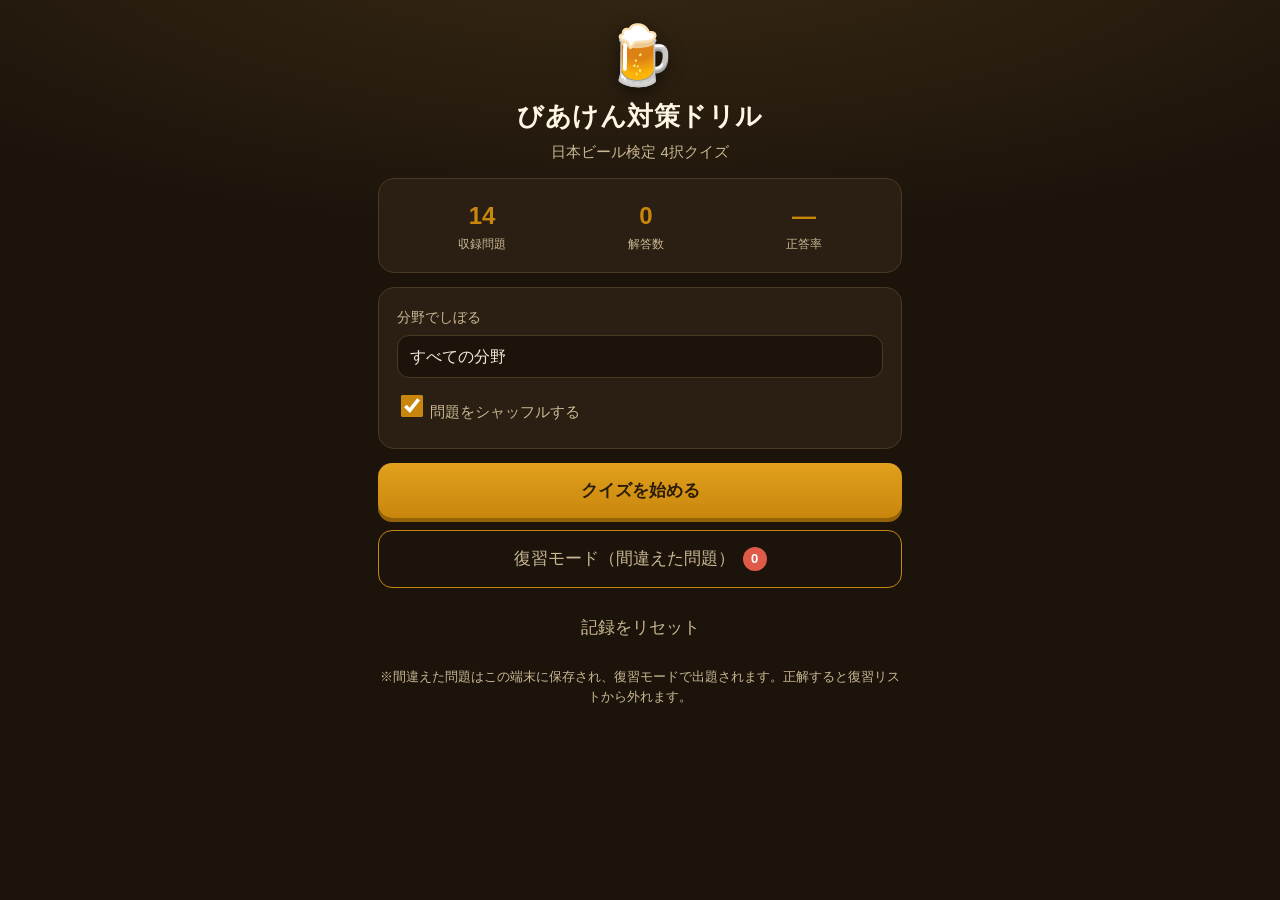
==== index.html @ 1328241d "Initial commit: びあけん対策ドリル PWA" ====
<!DOCTYPE html>
<html lang="ja">
<head>
  <meta charset="UTF-8" />
  <meta name="viewport" content="width=device-width, initial-scale=1.0, viewport-fit=cover, maximum-scale=1.0, user-scalable=no" />
  <title>びあけん対策ドリル</title>
  <meta name="description" content="日本ビール検定（びあけん）対策の4択クイズアプリ" />
  <meta name="theme-color" content="#7a4a12" />

  <!-- iPhone ホーム画面追加（フルスクリーン化） -->
  <meta name="apple-mobile-web-app-capable" content="yes" />
  <meta name="apple-mobile-web-app-status-bar-style" content="black-translucent" />
  <meta name="apple-mobile-web-app-title" content="びあけんドリル" />

  <link rel="manifest" href="manifest.webmanifest" />
  <!-- アイコン（インラインSVGデータURIで完結。別ファイル不要） -->
  <link rel="apple-touch-icon" href="icon-180.png" />
  <link rel="icon" href="data:image/svg+xml,%3Csvg xmlns='http://www.w3.org/2000/svg' viewBox='0 0 64 64'%3E%3Crect width='64' height='64' rx='14' fill='%23c8860d'/%3E%3Cpath d='M20 16h20l-2 30a6 6 0 0 1-6 6h-4a6 6 0 0 1-6-6z' fill='%23fff3d6'/%3E%3Crect x='20' y='16' width='20' height='7' rx='2' fill='%23fff'/%3E%3C/svg%3E" />

  <link rel="stylesheet" href="style.css" />
</head>
<body>
  <div id="app">

    <!-- ===== ホーム画面 ===== -->
    <section id="screen-home" class="screen active">
      <header class="hero">
        <div class="hero-mug">🍺</div>
        <h1>びあけん対策ドリル</h1>
        <p class="sub">日本ビール検定 4択クイズ</p>
      </header>

      <div class="stats card">
        <div class="stat">
          <span class="stat-num" id="home-total-q">–</span>
          <span class="stat-label">収録問題</span>
        </div>
        <div class="stat">
          <span class="stat-num" id="home-answered">–</span>
          <span class="stat-label">解答数</span>
        </div>
        <div class="stat">
          <span class="stat-num" id="home-rate">–</span>
          <span class="stat-label">正答率</span>
        </div>
      </div>

      <div class="filter card">
        <label for="cat-select">分野でしぼる</label>
        <select id="cat-select"></select>
        <label class="switch-row">
          <input type="checkbox" id="shuffle-toggle" checked />
          <span>問題をシャッフルする</span>
        </label>
      </div>

      <button class="btn btn-primary" id="btn-start">クイズを始める</button>
      <button class="btn btn-review" id="btn-review">
        復習モード（間違えた問題）<span class="badge" id="review-count">0</span>
      </button>
      <button class="btn btn-ghost" id="btn-reset">記録をリセット</button>

      <p class="note">※間違えた問題はこの端末に保存され、復習モードで出題されます。正解すると復習リストから外れます。</p>
    </section>

    <!-- ===== クイズ画面 ===== -->
    <section id="screen-quiz" class="screen">
      <div class="quiz-topbar">
        <button class="link-btn" id="btn-quit">✕ やめる</button>
        <div class="progress-wrap">
          <div class="progress-bar"><span id="progress-fill"></span></div>
          <span class="progress-text" id="progress-text">1 / 10</span>
        </div>
      </div>

      <div class="qmeta">
        <span class="chip" id="q-category">原料</span>
        <span class="chip chip-level" id="q-level">3級</span>
        <span class="chip chip-mode" id="q-mode" hidden>復習</span>
      </div>

      <div class="question card" id="q-text">問題文</div>

      <div class="choices" id="choices"></div>

      <div class="feedback card" id="feedback" hidden>
        <div class="feedback-head" id="feedback-head">正解！</div>
        <div class="feedback-exp" id="feedback-exp"></div>
      </div>

      <button class="btn btn-primary" id="btn-next" hidden>次の問題へ</button>
    </section>

    <!-- ===== 結果画面 ===== -->
    <section id="screen-result" class="screen">
      <header class="hero">
        <div class="hero-mug" id="result-emoji">🎉</div>
        <h1>おつかれさまでした</h1>
      </header>

      <div class="result-score card">
        <div class="big-rate"><span id="result-rate">0%</span></div>
        <div class="result-detail">
          <span id="result-correct">0</span> / <span id="result-count">0</span> 問 正解
        </div>
      </div>

      <div id="result-review-note" class="note" hidden></div>

      <button class="btn btn-primary" id="btn-again">もう一度</button>
      <button class="btn btn-review" id="btn-result-review" hidden>間違えた問題を復習</button>
      <button class="btn btn-ghost" id="btn-home">ホームに戻る</button>
    </section>

  </div>

  <!-- データ → ロジック の順で読み込む -->
  <script src="questions.js"></script>
  <script src="app.js"></script>
</body>
</html>
---- style.css ----
/* =====================================================================
 *  びあけん対策ドリル  スタイル（ビールらしい配色・スマホ最適化）
 * ===================================================================== */
:root {
  --beer: #c8860d;          /* ビールの黄金色 */
  --beer-dark: #7a4a12;     /* 濃いモルト色 */
  --foam: #fff7e6;          /* 泡の色 */
  --bg: #1c140b;            /* 背景（黒ビール寄り） */
  --card: #2a1f12;
  --card-2: #36281733;
  --text: #f4ead6;
  --text-dim: #c9b893;
  --correct: #4caf50;
  --wrong: #e05a4a;
  --line: #4a3a22;
  --radius: 16px;
}

* { box-sizing: border-box; -webkit-tap-highlight-color: transparent; }

html, body {
  margin: 0;
  padding: 0;
  background: var(--bg);
  color: var(--text);
  font-family: -apple-system, BlinkMacSystemFont, "Hiragino Sans", "Hiragino Kaku Gothic ProN",
    "Noto Sans JP", "Yu Gothic", Meiryo, sans-serif;
  -webkit-font-smoothing: antialiased;
  font-size: 17px;
  line-height: 1.6;
}

body {
  background:
    radial-gradient(120% 60% at 50% -10%, #3a2a14 0%, var(--bg) 60%);
  min-height: 100vh;
  min-height: 100dvh;
}

#app {
  max-width: 560px;
  margin: 0 auto;
  padding: env(safe-area-inset-top) 18px calc(28px + env(safe-area-inset-bottom)) 18px;
}

/* ---- 画面切り替え ---- */
.screen { display: none; animation: fade .25s ease; }
.screen.active { display: block; }
@keyframes fade { from { opacity: 0; transform: translateY(6px);} to {opacity:1; transform:none;} }

/* ---- 共通カード ---- */
.card {
  background: var(--card);
  border: 1px solid var(--line);
  border-radius: var(--radius);
  padding: 18px;
  margin-bottom: 14px;
}

/* ---- ヒーロー ---- */
.hero { text-align: center; padding: 26px 0 14px; }
.hero-mug { font-size: 58px; line-height: 1; filter: drop-shadow(0 4px 8px #0008); }
.hero h1 { font-size: 26px; margin: 12px 0 2px; color: var(--foam); letter-spacing: .02em; }
.hero .sub { margin: 0; color: var(--text-dim); font-size: 15px; }

/* ---- 統計 ---- */
.stats { display: flex; justify-content: space-around; text-align: center; }
.stat { display: flex; flex-direction: column; }
.stat-num { font-size: 24px; font-weight: 700; color: var(--beer); }
.stat-label { font-size: 12px; color: var(--text-dim); }

/* ---- フィルタ ---- */
.filter label { display: block; font-size: 14px; color: var(--text-dim); margin-bottom: 6px; }
#cat-select {
  width: 100%; padding: 12px; font-size: 16px; border-radius: 12px;
  background: var(--bg); color: var(--text); border: 1px solid var(--line);
  margin-bottom: 14px; -webkit-appearance: none; appearance: none;
}
.switch-row { display: flex; align-items: center; gap: 10px; color: var(--text); }
.switch-row input { width: 22px; height: 22px; accent-color: var(--beer); }
.switch-row span { font-size: 15px; }

/* ---- ボタン ---- */
.btn {
  display: flex; align-items: center; justify-content: center; gap: 8px;
  width: 100%; padding: 16px; margin-bottom: 12px;
  font-size: 17px; font-weight: 700; border: none; border-radius: 14px;
  cursor: pointer; transition: transform .08s ease, filter .15s ease;
}
.btn:active { transform: scale(.98); }
.btn-primary { background: linear-gradient(180deg, #e2a01e, var(--beer)); color: #2a1c06; box-shadow: 0 4px 0 #946208; }
.btn-primary:active { box-shadow: 0 1px 0 #946208; transform: translateY(2px) scale(.99); }
.btn-review { background: var(--card); color: var(--foam); border: 1px solid var(--beer); }
.btn-ghost { background: transparent; color: var(--text-dim); font-weight: 500; box-shadow: none; }
.badge {
  background: var(--wrong); color: #fff; font-size: 13px; font-weight: 700;
  min-width: 24px; height: 24px; padding: 0 6px; border-radius: 12px;
  display: inline-flex; align-items: center; justify-content: center;
}
.note { font-size: 13px; color: var(--text-dim); text-align: center; margin-top: 10px; }
.link-btn { background: none; border: none; color: var(--text-dim); font-size: 15px; padding: 6px; cursor: pointer; }

/* ---- クイズ上部 ---- */
.quiz-topbar { display: flex; align-items: center; gap: 12px; margin: 6px 0 14px; }
.progress-wrap { flex: 1; display: flex; align-items: center; gap: 10px; }
.progress-bar { flex: 1; height: 10px; background: var(--card); border-radius: 6px; overflow: hidden; border: 1px solid var(--line); }
.progress-bar span { display: block; height: 100%; width: 0%; background: linear-gradient(90deg, var(--beer), #e2a01e); transition: width .3s ease; }
.progress-text { font-size: 13px; color: var(--text-dim); min-width: 48px; text-align: right; }

/* ---- 問題メタ ---- */
.qmeta { display: flex; gap: 8px; margin-bottom: 10px; flex-wrap: wrap; }
.chip { font-size: 12px; padding: 4px 10px; border-radius: 20px; background: var(--card-2); color: var(--text-dim); border: 1px solid var(--line); }
.chip-level { color: var(--beer); }
.chip-mode { background: var(--wrong); color: #fff; border-color: transparent; }

/* ---- 問題文 ---- */
.question { font-size: 19px; font-weight: 600; color: var(--foam); line-height: 1.7; }

/* ---- 選択肢 ---- */
.choices { display: flex; flex-direction: column; gap: 12px; margin-bottom: 14px; }
.choice {
  display: flex; align-items: center; gap: 12px;
  width: 100%; text-align: left; padding: 16px;
  font-size: 16px; color: var(--text);
  background: var(--card); border: 2px solid var(--line); border-radius: 14px;
  cursor: pointer; transition: border-color .12s, background .12s, transform .08s;
  min-height: 58px;
}
.choice:active { transform: scale(.99); }
.choice .mark {
  flex: 0 0 28px; width: 28px; height: 28px; border-radius: 50%;
  background: var(--bg); border: 1px solid var(--line);
  display: flex; align-items: center; justify-content: center;
  font-size: 14px; font-weight: 700; color: var(--text-dim);
}
.choice.is-correct { border-color: var(--correct); background: #2f4326; }
.choice.is-correct .mark { background: var(--correct); color: #fff; border-color: var(--correct); }
.choice.is-wrong { border-color: var(--wrong); background: #46241f; }
.choice.is-wrong .mark { background: var(--wrong); color: #fff; border-color: var(--wrong); }
.choice.disabled { pointer-events: none; opacity: .96; }
.choice.dim { opacity: .5; }

/* ---- フィードバック ---- */
.feedback { border-width: 2px; }
.feedback-head { font-size: 18px; font-weight: 700; margin-bottom: 8px; }
.feedback.ok { border-color: var(--correct); }
.feedback.ok .feedback-head { color: var(--correct); }
.feedback.ng { border-color: var(--wrong); }
.feedback.ng .feedback-head { color: var(--wrong); }
.feedback-exp { font-size: 15px; color: var(--text); line-height: 1.7; }

/* ---- 結果 ---- */
.result-score { text-align: center; padding: 26px; }
.big-rate { font-size: 52px; font-weight: 800; color: var(--beer); line-height: 1; }
.result-detail { margin-top: 8px; color: var(--text-dim); font-size: 16px; }
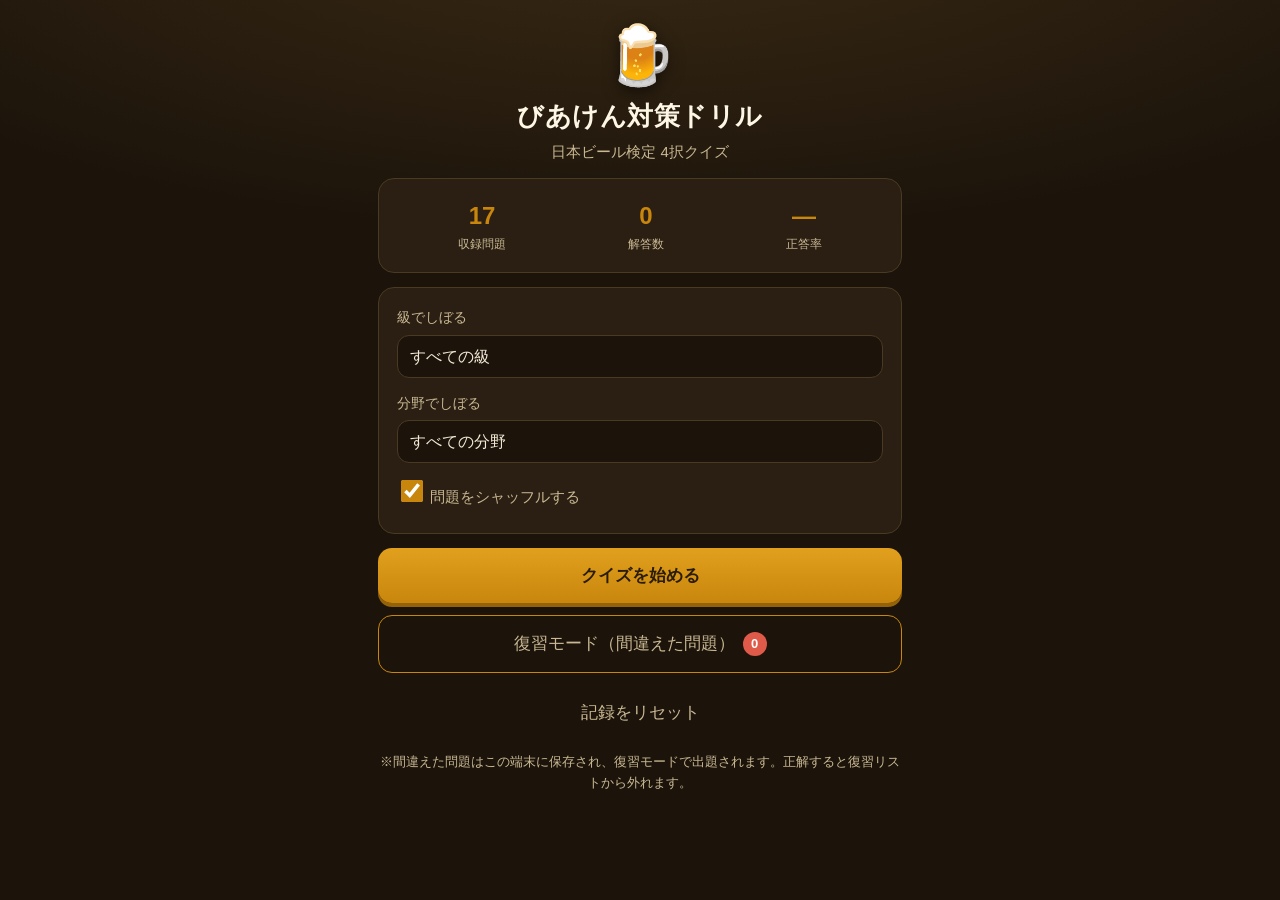
==== commit 4d15836f: "級でしぼる機能を追加（3級/2級）＋問題追加" ====
--- a/index.html
+++ b/index.html
@@ -46,6 +46,8 @@
       </div>
 
       <div class="filter card">
+        <label for="level-select">級でしぼる</label>
+        <select id="level-select"></select>
         <label for="cat-select">分野でしぼる</label>
         <select id="cat-select"></select>
         <label class="switch-row">
--- a/style.css
+++ b/style.css
@@ -71,7 +71,7 @@
 
 /* ---- フィルタ ---- */
 .filter label { display: block; font-size: 14px; color: var(--text-dim); margin-bottom: 6px; }
-#cat-select {
+#cat-select, #level-select {
   width: 100%; padding: 12px; font-size: 16px; border-radius: 12px;
   background: var(--bg); color: var(--text); border: 1px solid var(--line);
   margin-bottom: 14px; -webkit-appearance: none; appearance: none;
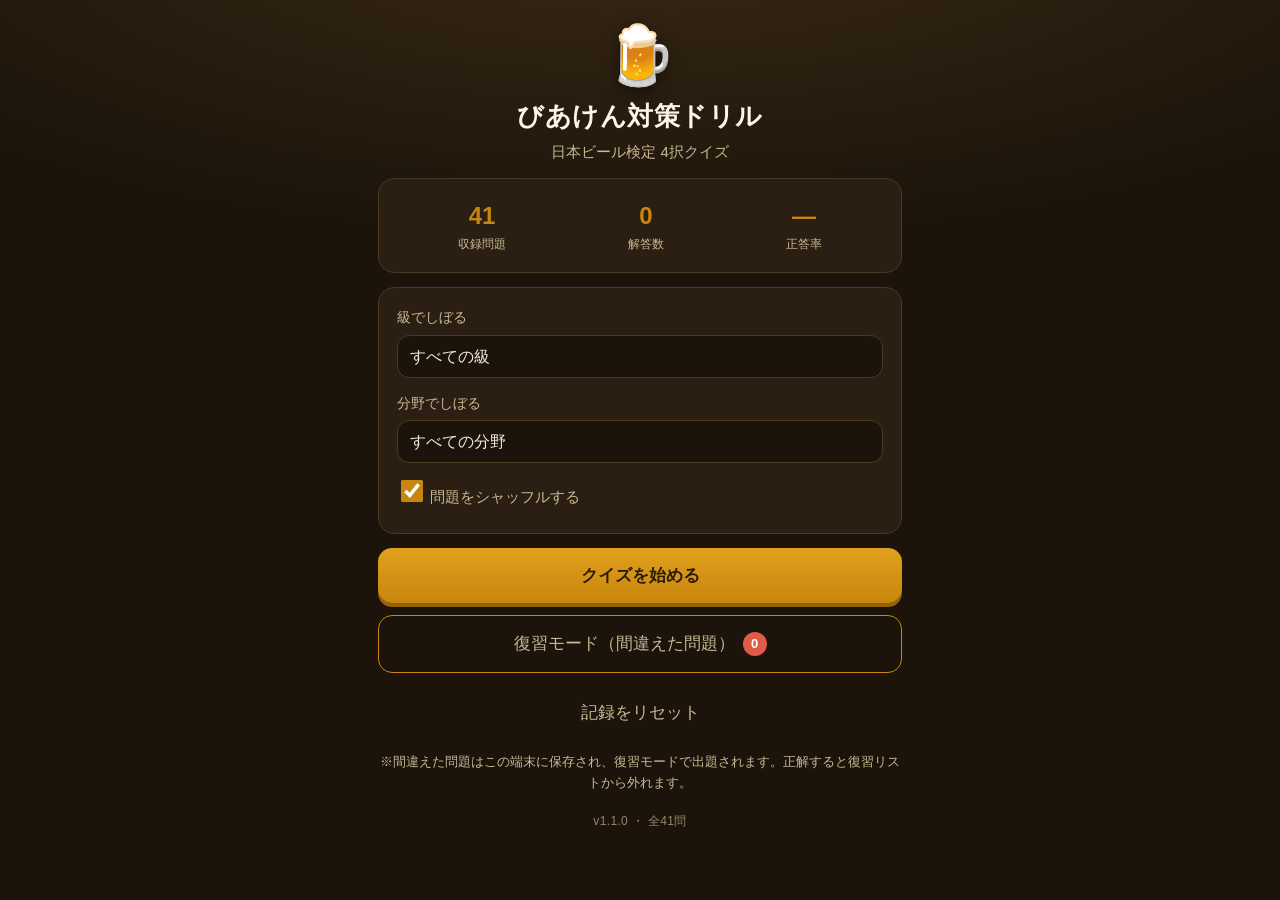
==== commit fdef6599: "バージョン表示を追加（v1.1.0）" ====
--- a/index.html
+++ b/index.html
@@ -63,6 +63,7 @@
       <button class="btn btn-ghost" id="btn-reset">記録をリセット</button>
 
       <p class="note">※間違えた問題はこの端末に保存され、復習モードで出題されます。正解すると復習リストから外れます。</p>
+      <p class="appver" id="app-version"></p>
     </section>
 
     <!-- ===== クイズ画面 ===== -->
--- a/style.css
+++ b/style.css
@@ -98,6 +98,7 @@
   display: inline-flex; align-items: center; justify-content: center;
 }
 .note { font-size: 13px; color: var(--text-dim); text-align: center; margin-top: 10px; }
+.appver { font-size: 12px; color: var(--text-dim); opacity: .7; text-align: center; margin-top: 18px; letter-spacing: .03em; }
 .link-btn { background: none; border: none; color: var(--text-dim); font-size: 15px; padding: 6px; cursor: pointer; }
 
 /* ---- クイズ上部 ---- */
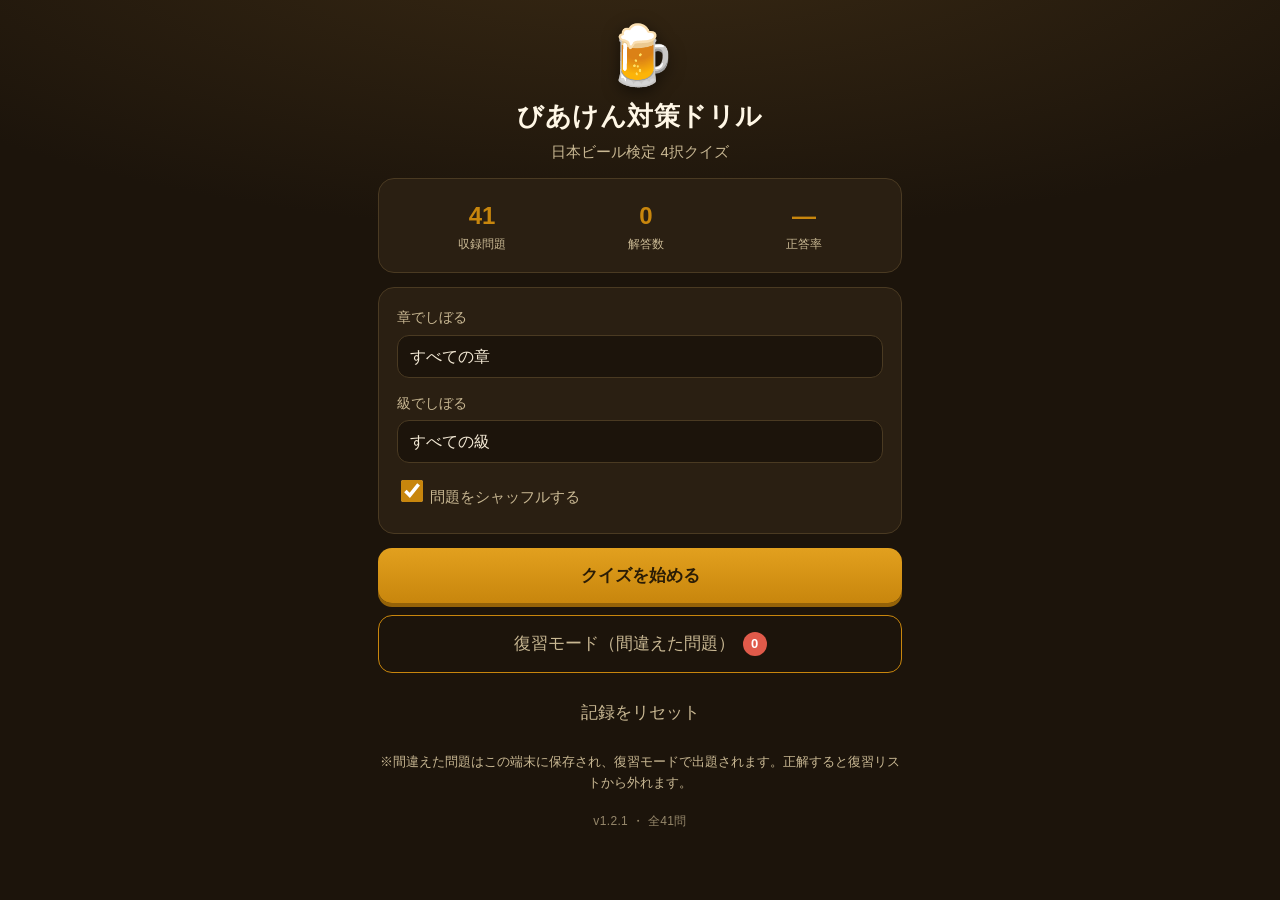
==== commit 461d6589: "章タグ修正（#33をCh2へ）・v1.2.1" ====
--- a/index.html
+++ b/index.html
@@ -46,10 +46,10 @@
       </div>
 
       <div class="filter card">
+        <label for="chapter-select">章でしぼる</label>
+        <select id="chapter-select"></select>
         <label for="level-select">級でしぼる</label>
         <select id="level-select"></select>
-        <label for="cat-select">分野でしぼる</label>
-        <select id="cat-select"></select>
         <label class="switch-row">
           <input type="checkbox" id="shuffle-toggle" checked />
           <span>問題をシャッフルする</span>
@@ -77,6 +77,7 @@
       </div>
 
       <div class="qmeta">
+        <span class="chip chip-chapter" id="q-chapter">Ch2</span>
         <span class="chip" id="q-category">原料</span>
         <span class="chip chip-level" id="q-level">3級</span>
         <span class="chip chip-mode" id="q-mode" hidden>復習</span>
--- a/style.css
+++ b/style.css
@@ -71,7 +71,7 @@
 
 /* ---- フィルタ ---- */
 .filter label { display: block; font-size: 14px; color: var(--text-dim); margin-bottom: 6px; }
-#cat-select, #level-select {
+#cat-select, #level-select, #chapter-select {
   width: 100%; padding: 12px; font-size: 16px; border-radius: 12px;
   background: var(--bg); color: var(--text); border: 1px solid var(--line);
   margin-bottom: 14px; -webkit-appearance: none; appearance: none;
@@ -112,6 +112,7 @@
 .qmeta { display: flex; gap: 8px; margin-bottom: 10px; flex-wrap: wrap; }
 .chip { font-size: 12px; padding: 4px 10px; border-radius: 20px; background: var(--card-2); color: var(--text-dim); border: 1px solid var(--line); }
 .chip-level { color: var(--beer); }
+.chip-chapter { color: var(--foam); border-color: var(--beer); }
 .chip-mode { background: var(--wrong); color: #fff; border-color: transparent; }
 
 /* ---- 問題文 ---- */
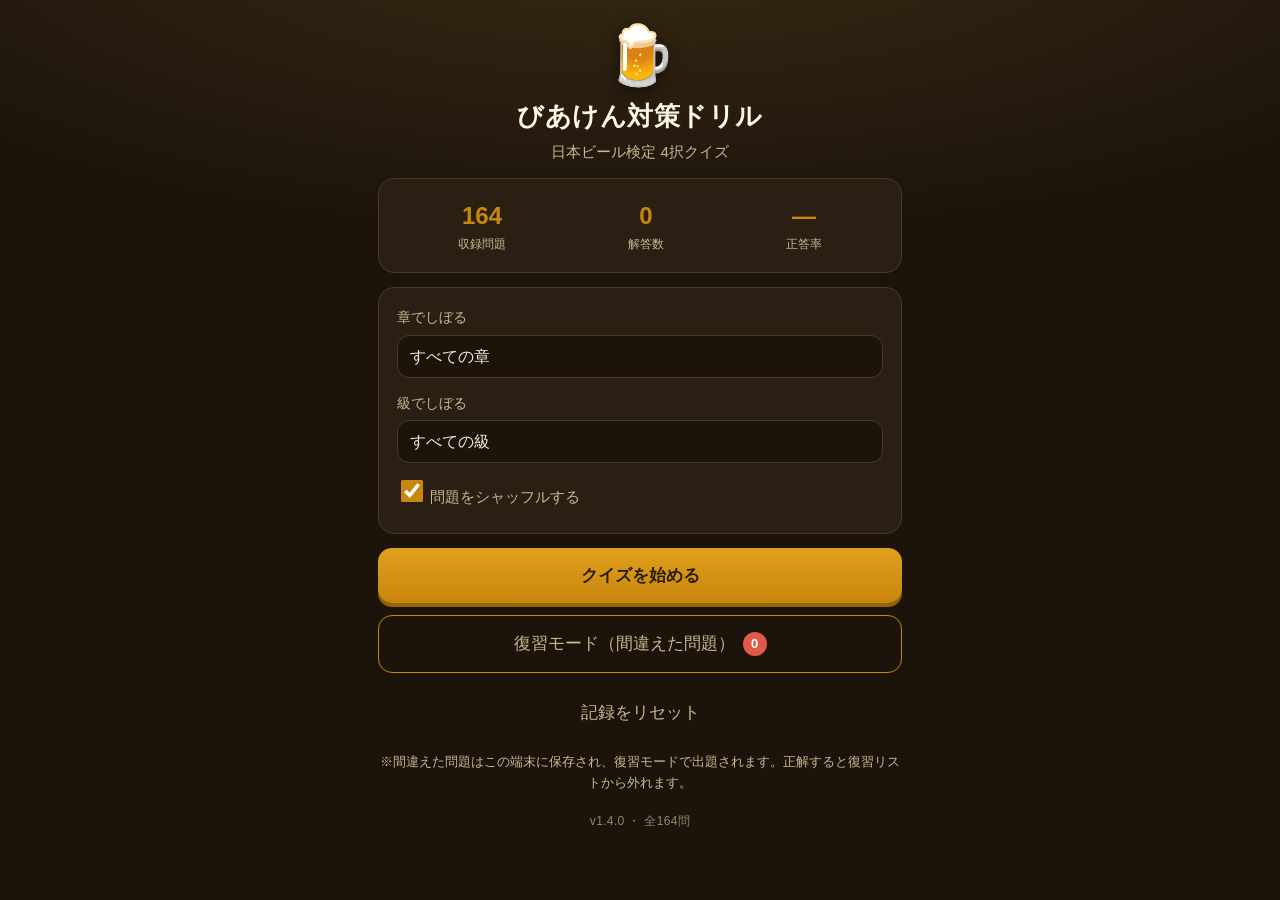
==== commit b49de450: "v1.4.0: 参考にした公式問題の番号と当時の正答率を各問に付けた 自作103問それぞれに source を追加。「公式2級 Q7（当時の正答率 35%）」の形。 問題番号と正答率は事実データなので" ====
--- a/index.html
+++ b/index.html
@@ -90,6 +90,7 @@
       <div class="feedback card" id="feedback" hidden>
         <div class="feedback-head" id="feedback-head">正解！</div>
         <div class="feedback-exp" id="feedback-exp"></div>
+        <p class="feedback-src" id="feedback-src" hidden></p>
       </div>
 
       <button class="btn btn-primary" id="btn-next" hidden>次の問題へ</button>
--- a/style.css
+++ b/style.css
@@ -150,6 +150,7 @@
 .feedback.ng { border-color: var(--wrong); }
 .feedback.ng .feedback-head { color: var(--wrong); }
 .feedback-exp { font-size: 15px; color: var(--text); line-height: 1.7; }
+.feedback-src { font-size: 12.5px; color: var(--text-dim); line-height: 1.6; margin: 10px 0 0; }
 
 /* ---- 結果 ---- */
 .result-score { text-align: center; padding: 26px; }
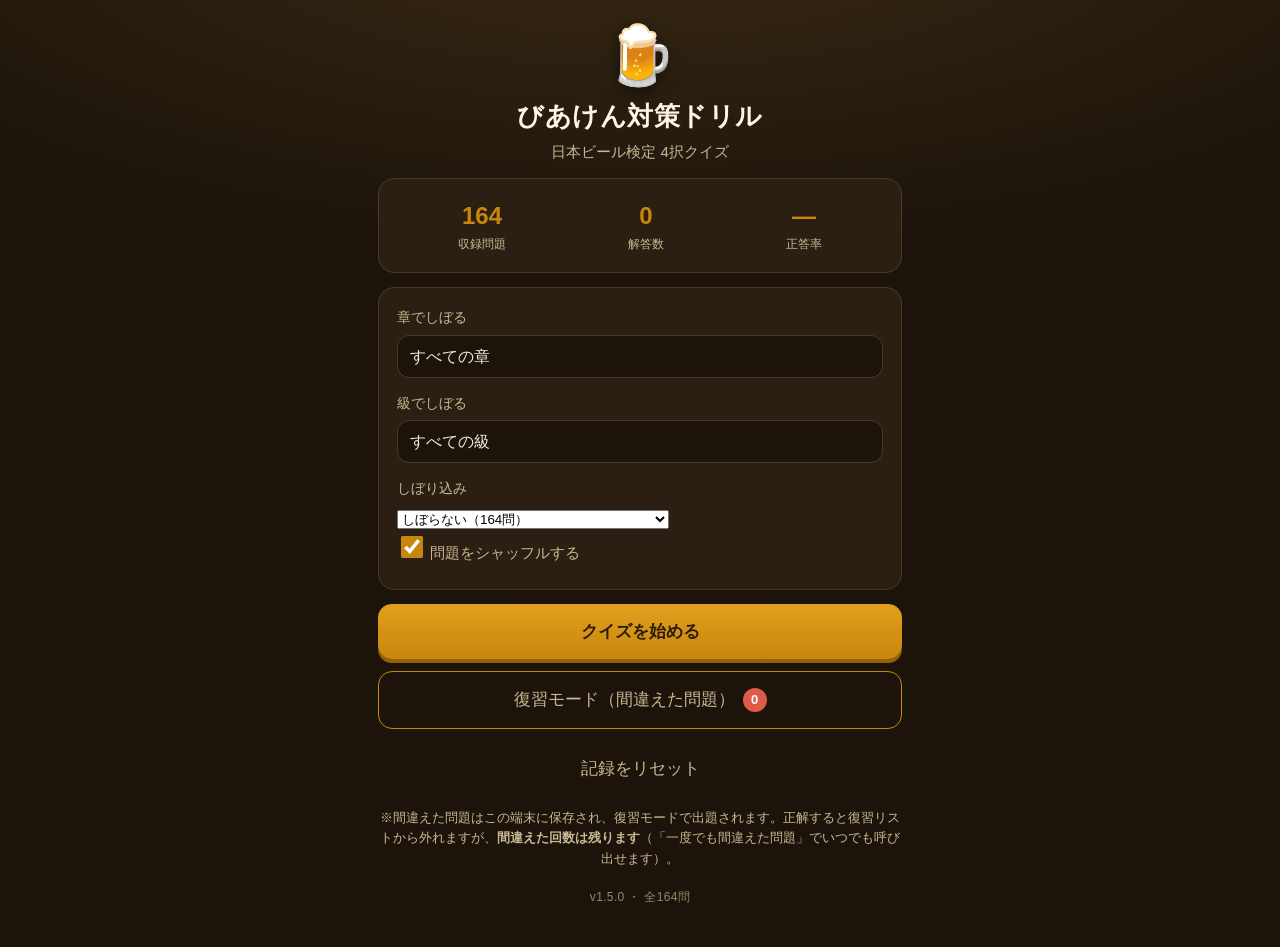
==== commit dc337fa9: "v1.5.0: 間違えた履歴を残す＋しぼり込み（正答率60%未満／一度でも間違えた） [1] 間違えた回数を残す これまでは正解すると復習リストから消え、間違えた事実そのものが 残らなかった。loca" ====
--- a/index.html
+++ b/index.html
@@ -50,6 +50,8 @@
         <select id="chapter-select"></select>
         <label for="level-select">級でしぼる</label>
         <select id="level-select"></select>
+        <label for="focus-select">しぼり込み</label>
+        <select id="focus-select"></select>
         <label class="switch-row">
           <input type="checkbox" id="shuffle-toggle" checked />
           <span>問題をシャッフルする</span>
@@ -62,7 +64,7 @@
       </button>
       <button class="btn btn-ghost" id="btn-reset">記録をリセット</button>
 
-      <p class="note">※間違えた問題はこの端末に保存され、復習モードで出題されます。正解すると復習リストから外れます。</p>
+      <p class="note">※間違えた問題はこの端末に保存され、復習モードで出題されます。正解すると復習リストから外れますが、<strong>間違えた回数は残ります</strong>（「一度でも間違えた問題」でいつでも呼び出せます）。</p>
       <p class="appver" id="app-version"></p>
     </section>
 
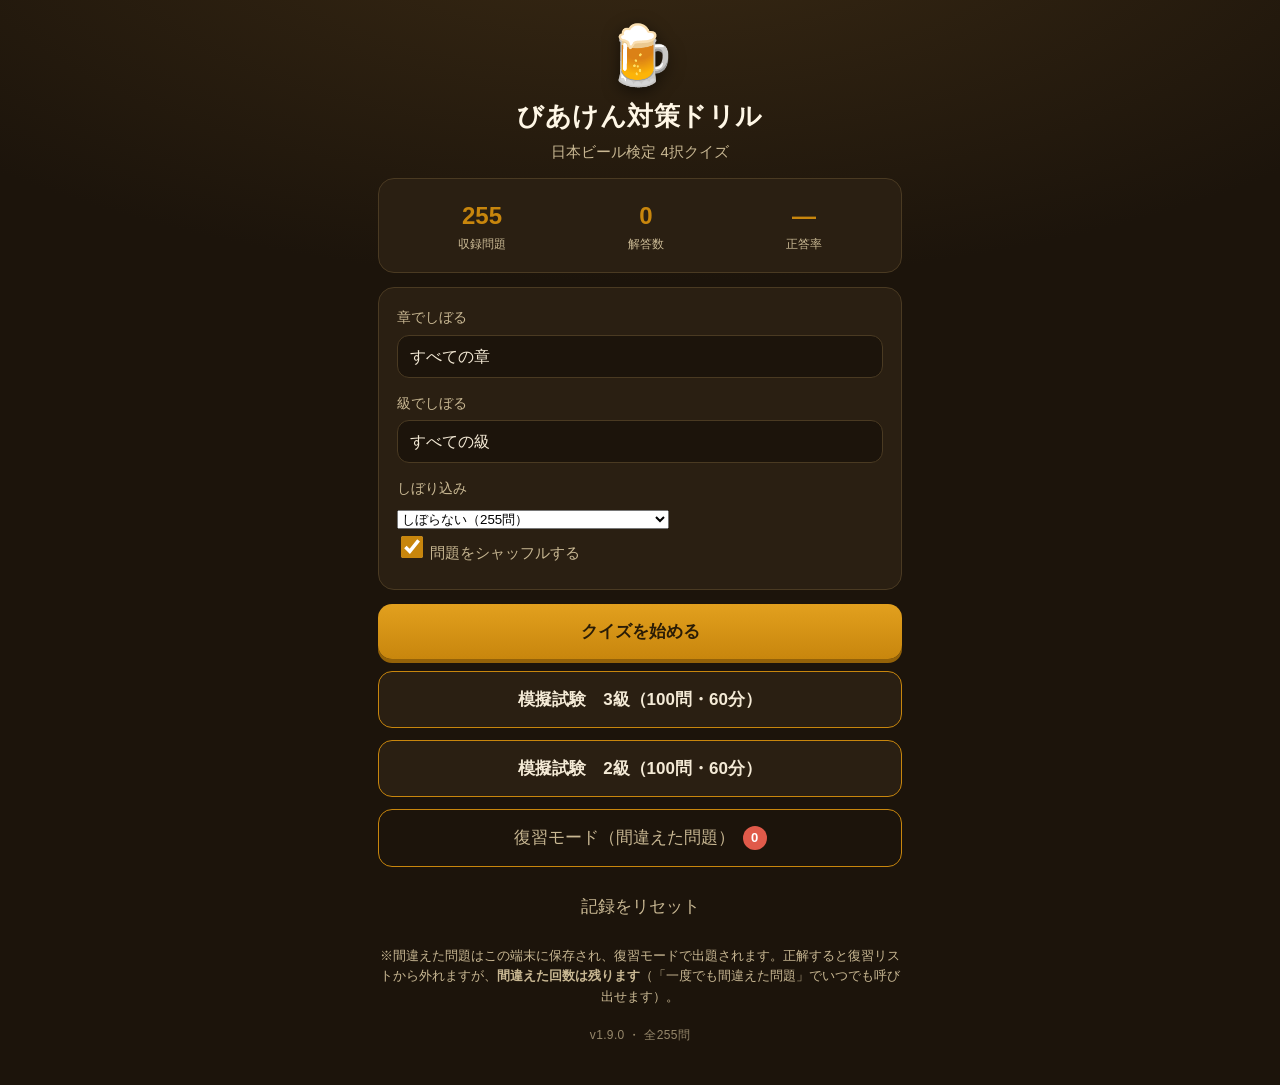
==== commit bc54053c: "模擬試験100問モードを追加（v1.9.0） 3級/2級を選ぶと、その級に出る問題だけから本番と同じジャンル配分で 100問を出す。本番に合わせて途中で正解を見せず、最後にまとめて採点し、 合否（3級" ====
--- a/index.html
+++ b/index.html
@@ -59,6 +59,9 @@
       </div>
 
       <button class="btn btn-primary" id="btn-start">クイズを始める</button>
+      <button class="btn btn-mock" id="btn-mock-3">模擬試験　3級（100問・60分）</button>
+      <button class="btn btn-mock" id="btn-mock-2">模擬試験　2級（100問・60分）</button>
+
       <button class="btn btn-review" id="btn-review">
         復習モード（間違えた問題）<span class="badge" id="review-count">0</span>
       </button>
@@ -70,6 +73,11 @@
 
     <!-- ===== クイズ画面 ===== -->
     <section id="screen-quiz" class="screen">
+      <div class="mock-bar" id="mock-bar" hidden>
+        <span class="mock-label" id="mock-label">模擬試験</span>
+        <span class="mock-timer" id="mock-timer">60:00</span>
+        <button class="mock-quit" id="btn-mock-quit" type="button">中断</button>
+      </div>
       <div class="quiz-topbar">
         <button class="link-btn" id="btn-quit">✕ やめる</button>
         <div class="progress-wrap">
@@ -112,6 +120,16 @@
         </div>
       </div>
 
+      <div class="verdict card" id="result-verdict" hidden>
+        <p class="verdict-head" id="verdict-head"></p>
+        <p class="verdict-sub" id="verdict-sub"></p>
+      </div>
+
+      <div class="card genre-table" id="result-genre" hidden>
+        <h2 class="genre-h">ジャンル別</h2>
+        <div id="genre-rows"></div>
+      </div>
+
       <div id="result-review-note" class="note" hidden></div>
 
       <button class="btn btn-primary" id="btn-again">もう一度</button>
--- a/style.css
+++ b/style.css
@@ -152,6 +152,37 @@
 .feedback-exp { font-size: 15px; color: var(--text); line-height: 1.7; }
 .feedback-src { font-size: 12.5px; color: var(--text-dim); line-height: 1.6; margin: 10px 0 0; }
 
+/* ---- 模擬試験 ---- */
+.btn-mock { background: var(--card); color: var(--text); border: 1px solid var(--beer); }
+.mock-bar {
+  display: flex; align-items: center; gap: 10px;
+  padding: 8px 12px; margin-bottom: 12px;
+  background: var(--card); border: 1px solid var(--line); border-radius: 10px;
+}
+.mock-label { font-size: 13px; font-weight: 700; color: var(--beer); }
+.mock-timer {
+  margin-left: auto; font-size: 20px; font-weight: 800;
+  font-variant-numeric: tabular-nums; letter-spacing: .02em;
+}
+.mock-timer.warn { color: var(--wrong); }
+.mock-quit {
+  font: inherit; font-size: 12px; padding: 4px 10px; cursor: pointer;
+  background: transparent; color: var(--text-dim);
+  border: 1px solid var(--line); border-radius: 999px;
+}
+.verdict { text-align: center; padding: 18px; }
+.verdict-head { font-size: 26px; font-weight: 800; margin: 0; }
+.verdict.pass .verdict-head { color: var(--correct); }
+.verdict.fail .verdict-head { color: var(--wrong); }
+.verdict-sub { font-size: 14px; color: var(--text-dim); margin: 6px 0 0; }
+.genre-table { padding: 16px; }
+.genre-h { font-size: 15px; margin: 0 0 10px; }
+.genre-row { display: flex; align-items: center; gap: 10px; margin-bottom: 8px; font-size: 14px; }
+.genre-name { width: 7.5em; flex: none; }
+.genre-bar { flex: 1; height: 8px; background: var(--line); border-radius: 999px; overflow: hidden; }
+.genre-fill { height: 100%; background: var(--beer); }
+.genre-num { width: 4.5em; text-align: right; font-variant-numeric: tabular-nums; color: var(--text-dim); }
+
 /* ---- 結果 ---- */
 .result-score { text-align: center; padding: 26px; }
 .big-rate { font-size: 52px; font-weight: 800; color: var(--beer); line-height: 1; }
